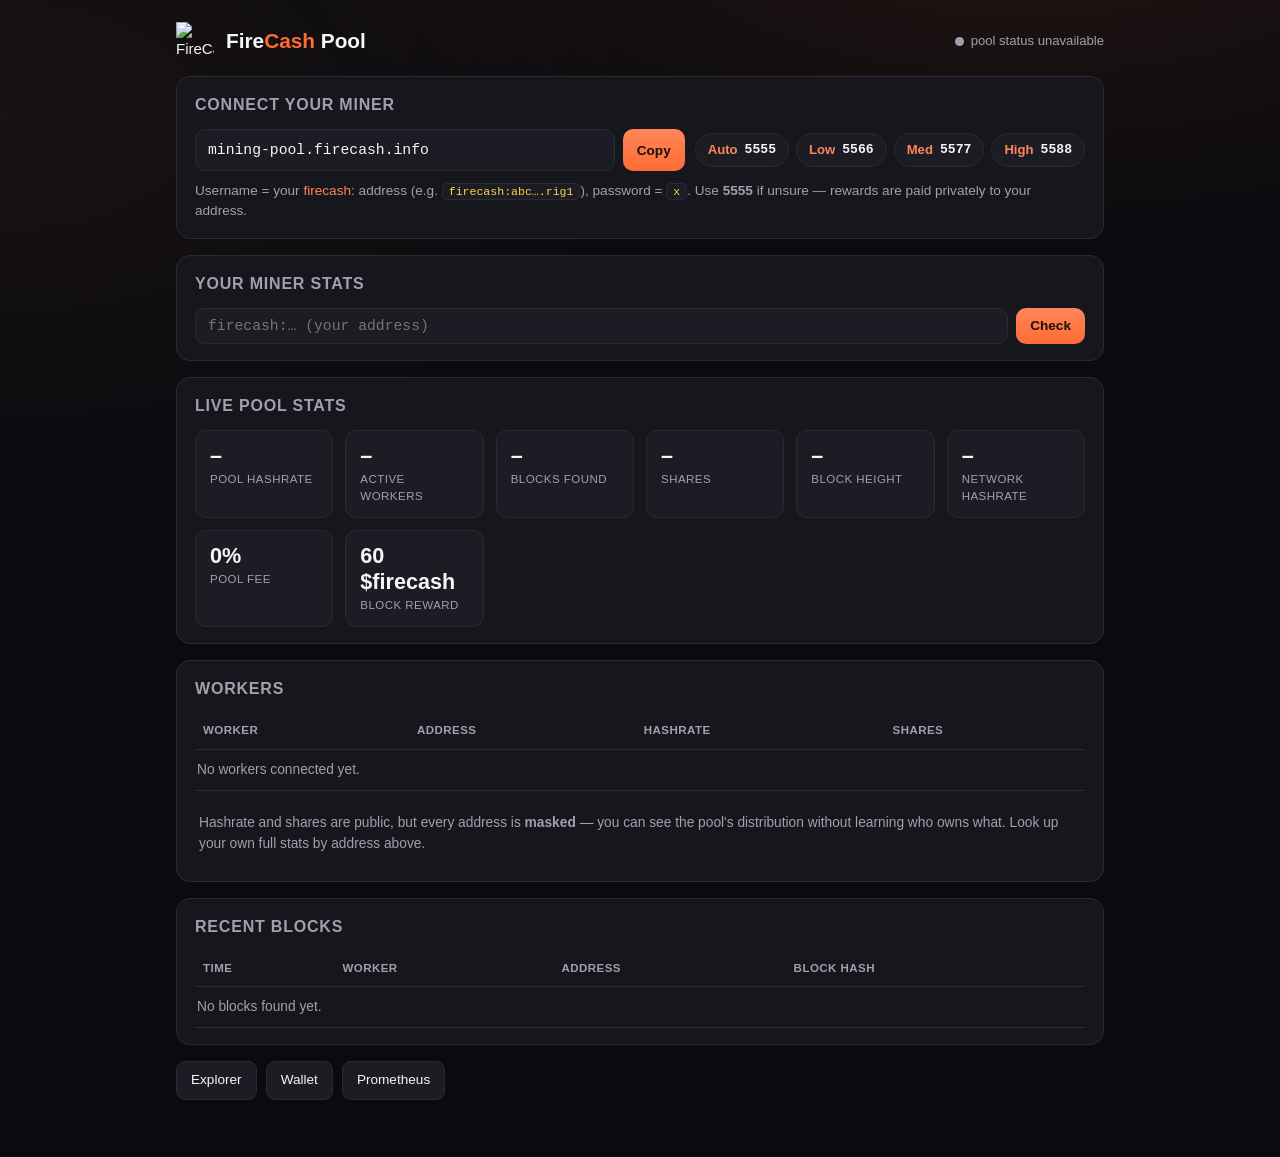
==== landing/index.html @ 1156e6ac "pool landing+redactor: mask addresses only, keep per-worker hashrate/shares Public feed shows every " ====
<!doctype html>
<html lang="en">
<head>
<meta charset="utf-8" />
<meta name="viewport" content="width=device-width, initial-scale=1" />
<title>FireCash Mining Pool</title>
<style>
  :root{
    --bg:#0b0b0f; --card:#16161d; --card2:#1c1c25; --border:#2a2a35;
    --ink:#f6f6f8; --muted:#a0a0b0; --ember:#ff6b35; --ember2:#ff8659; --gold:#ffd24a; --ok:#22c55e;
  }
  *{box-sizing:border-box}
  body{
    margin:0;background:var(--bg);color:var(--ink);
    font:15px/1.5 -apple-system,BlinkMacSystemFont,"Segoe UI",Roboto,Helvetica,Arial,sans-serif;
    background-image:radial-gradient(60vw 40vh at 80% -10%,rgba(255,107,53,.10),transparent),
                     radial-gradient(50vw 40vh at 0% 10%,rgba(255,134,89,.06),transparent);
    min-height:100vh;
  }
  .wrap{max-width:960px;margin:0 auto;padding:22px 16px 56px}
  header{display:flex;align-items:center;gap:12px;margin-bottom:16px}
  header img{width:38px;height:38px}
  header h1{font-size:1.3rem;margin:0;font-weight:700}
  header h1 span{color:var(--ember)}
  .status{margin-left:auto;font-size:.82rem;color:var(--muted);display:flex;align-items:center;gap:7px}
  .dot{width:9px;height:9px;border-radius:50%;background:var(--muted)}
  .dot.on{background:var(--ok);box-shadow:0 0 8px var(--ok)}
  .card{background:var(--card);border:1px solid var(--border);border-radius:14px;padding:16px 18px;margin-bottom:16px}
  .card h2{margin:0 0 12px;font-size:1rem;font-weight:600;color:var(--muted);text-transform:uppercase;letter-spacing:.05em}

  /* Compact connect strip */
  .connect{display:flex;flex-wrap:wrap;align-items:center;gap:10px}
  .srv{flex:1 1 320px;display:flex;gap:8px;align-items:stretch;min-width:0}
  .srv .field{flex:1;background:var(--card2);border:1px solid var(--border);border-radius:10px;
    padding:9px 12px;font-family:ui-monospace,SFMono-Regular,Menlo,monospace;font-size:.92rem;
    display:flex;align-items:center;overflow:auto;white-space:nowrap}
  button.copy{border:0;border-radius:10px;padding:0 14px;font-weight:600;font-size:.85rem;cursor:pointer;
    background:linear-gradient(180deg,var(--ember2),var(--ember));color:#1a1206;white-space:nowrap}
  button.copy:hover{filter:brightness(1.08)}
  .ports{display:flex;gap:7px;flex-wrap:wrap}
  .port{background:var(--card2);border:1px solid var(--border);border-radius:999px;padding:6px 12px;
    font-size:.82rem;cursor:pointer;display:flex;gap:7px;align-items:center;color:var(--ink)}
  .port:hover{border-color:var(--ember)}
  .port b{font-family:ui-monospace,monospace}
  .port .t{color:var(--ember2);font-weight:600}
  .hint{color:var(--muted);font-size:.85rem;margin-top:10px}
  .hint code{background:var(--card2);border:1px solid var(--border);border-radius:5px;padding:1px 6px;
    font-family:ui-monospace,monospace;font-size:.85em;color:var(--gold)}
  .hint a{color:var(--ember2);text-decoration:none}

  /* Stats grid */
  .grid{display:grid;grid-template-columns:repeat(auto-fit,minmax(120px,1fr));gap:12px}
  .stat{background:var(--card2);border:1px solid var(--border);border-radius:11px;padding:12px 14px}
  .stat .v{font-size:1.35rem;font-weight:700;line-height:1.2}
  .stat .l{color:var(--muted);font-size:.72rem;text-transform:uppercase;letter-spacing:.04em;margin-top:2px}

  table{width:100%;border-collapse:collapse}
  th,td{text-align:left;padding:9px 8px;border-bottom:1px solid var(--border);font-size:.86rem}
  th{color:var(--muted);font-weight:600;font-size:.72rem;text-transform:uppercase;letter-spacing:.04em}
  td.mono{font-family:ui-monospace,monospace;font-size:.8rem}
  .empty{color:var(--muted);font-size:.86rem;padding:10px 2px}
  .links{display:flex;gap:9px;flex-wrap:wrap;margin-top:4px}
  .links a{color:var(--ink);text-decoration:none;background:var(--card2);border:1px solid var(--border);
    border-radius:9px;padding:8px 14px;font-size:.85rem}
  .links a:hover{border-color:var(--ember)}
  .toast{position:fixed;left:50%;bottom:24px;transform:translateX(-50%) translateY(20px);opacity:0;
    background:var(--ember);color:#1a1206;font-weight:600;padding:9px 16px;border-radius:9px;transition:.25s;pointer-events:none}
  .toast.show{opacity:1;transform:translateX(-50%) translateY(0)}
</style>
</head>
<body>
<div class="wrap">
  <header>
    <img src="/assets/flame.svg" alt="FireCash" />
    <h1>Fire<span>Cash</span> Pool</h1>
    <div class="status"><span id="dot" class="dot"></span><span id="statusText">connecting…</span></div>
  </header>

  <!-- COMPACT CONNECT -->
  <div class="card">
    <h2>Connect your miner</h2>
    <div class="connect">
      <div class="srv">
        <div class="field" id="srvField">mining-pool.firecash.info</div>
        <button class="copy" data-copy="mining-pool.firecash.info">Copy</button>
      </div>
      <div class="ports">
        <div class="port" data-copy="stratum+tcp://mining-pool.firecash.info:5555"><span class="t">Auto</span><b>5555</b></div>
        <div class="port" data-copy="stratum+tcp://mining-pool.firecash.info:5566"><span class="t">Low</span><b>5566</b></div>
        <div class="port" data-copy="stratum+tcp://mining-pool.firecash.info:5577"><span class="t">Med</span><b>5577</b></div>
        <div class="port" data-copy="stratum+tcp://mining-pool.firecash.info:5588"><span class="t">High</span><b>5588</b></div>
      </div>
    </div>
    <div class="hint">
      Username = your <a href="https://wallet.firecash.info">firecash:</a> address (e.g. <code>firecash:abc….rig1</code>), password = <code>x</code>. Use <b>5555</b> if unsure — rewards are paid privately to your address.
    </div>
  </div>

  <!-- MINER LOOKUP -->
  <div class="card">
    <h2>Your miner stats</h2>
    <div class="connect">
      <div class="srv">
        <input class="field" id="lookupAddr" placeholder="firecash:… (your address)"
          style="border:1px solid var(--border);outline:none;color:var(--ink)" />
        <button class="copy" id="lookupBtn">Check</button>
      </div>
    </div>
    <div id="minerResult" style="margin-top:14px;display:none">
      <div class="grid">
        <div class="stat"><div class="v" id="mHash">–</div><div class="l">Your hashrate</div></div>
        <div class="stat"><div class="v" id="mShares">–</div><div class="l">Shares</div></div>
        <div class="stat"><div class="v" id="mFound">–</div><div class="l">Blocks found</div></div>
        <div class="stat"><div class="v" id="mPaid">–</div><div class="l">Paid (confirmed)</div></div>
        <div class="stat"><div class="v" id="mPending">–</div><div class="l">Waiting to be paid</div></div>
      </div>
      <table style="margin-top:12px"><thead><tr><th>Worker</th><th>Hashrate</th><th>Shares</th></tr></thead>
        <tbody id="mWorkers"></tbody></table>
      <div class="hint" style="margin-top:12px">
        Each block pays <b>60 $firecash</b> straight to your shielded address. <b>Confirmed</b> = final; <b>waiting</b> = still maturing (~10 min). The pool can't see your shielded balance — check it in your <a href="https://wallet.firecash.info">wallet</a>.
      </div>
    </div>
    <div id="minerEmpty" class="hint" style="margin-top:12px;display:none">No miner found for that address yet — check it's correct and that your rig is connected.</div>
  </div>

  <!-- LIVE STATS / FEATURES -->
  <div class="card">
    <h2>Live pool stats</h2>
    <div class="grid">
      <div class="stat"><div class="v" id="stHash">–</div><div class="l">Pool hashrate</div></div>
      <div class="stat"><div class="v" id="stWorkers">–</div><div class="l">Active workers</div></div>
      <div class="stat"><div class="v" id="stBlocks">–</div><div class="l">Blocks found</div></div>
      <div class="stat"><div class="v" id="stShares">–</div><div class="l">Shares</div></div>
      <div class="stat"><div class="v" id="stHeight">–</div><div class="l">Block height</div></div>
      <div class="stat"><div class="v" id="stNet">–</div><div class="l">Network hashrate</div></div>
      <div class="stat"><div class="v">0%</div><div class="l">Pool fee</div></div>
      <div class="stat"><div class="v">60 $firecash</div><div class="l">Block reward</div></div>
    </div>
  </div>

  <!-- WORKERS -->
  <div class="card">
    <h2>Workers</h2>
    <table><thead><tr><th>Worker</th><th>Address</th><th>Hashrate</th><th>Shares</th></tr></thead>
      <tbody id="workersBody"><tr><td colspan="4" class="empty">No workers connected yet.</td></tr></tbody>
    </table>
    <p class="empty" style="margin:12px 2px 0">Hashrate and shares are public, but every address is <b>masked</b> — you can see the pool's distribution without learning who owns what. Look up your own full stats by address above.</p>
  </div>

  <!-- BLOCKS -->
  <div class="card">
    <h2>Recent blocks</h2>
    <table><thead><tr><th>Time</th><th>Worker</th><th>Address</th><th>Block hash</th></tr></thead>
      <tbody id="blocksBody"><tr><td colspan="4" class="empty">No blocks found yet.</td></tr></tbody>
    </table>
  </div>

  <div class="links">
    <a href="https://explorer.firecash.info">Explorer</a>
    <a href="https://wallet.firecash.info">Wallet</a>
    <a href="/metrics" target="_blank">Prometheus</a>
  </div>
</div>

<div class="toast" id="toast">Copied</div>

<script>
  const $=id=>document.getElementById(id);
  const toast=$('toast');
  function showToast(m){ toast.textContent=m; toast.classList.add('show'); setTimeout(()=>toast.classList.remove('show'),1200); }
  function bindCopy(el){ el.addEventListener('click',async()=>{ try{ await navigator.clipboard.writeText(el.dataset.copy); showToast('Copied'); }catch{ showToast('Copy failed'); } }); }
  document.querySelectorAll('[data-copy]').forEach(bindCopy);

  function fmtHash(hs){ if(hs==null||isNaN(hs))return '—'; const u=['H/s','KH/s','MH/s','GH/s','TH/s','PH/s']; let i=0; hs=+hs; while(hs>=1000&&i<u.length-1){hs/=1000;i++;} return hs.toFixed(2)+' '+u[i]; }
  function shortAddr(a){ if(!a)return '—'; return a.length>22? a.slice(0,10)+'…'+a.slice(-6):a; }
  function shortHash(h){ if(!h)return '—'; return h.length>20? h.slice(0,12)+'…'+h.slice(-6):h; }
  function ago(ts){ if(!ts)return '—'; const s=Math.max(0,(Date.now()-(ts>1e12?ts:ts*1000))/1000);
    if(s<60)return Math.floor(s)+'s ago'; if(s<3600)return Math.floor(s/60)+'m ago'; return Math.floor(s/3600)+'h ago'; }

  async function refresh(){
    try{
      const s = await (await fetch('/api/stats',{cache:'no-store'})).json();
      $('dot').classList.add('on'); $('statusText').textContent='pool online';
      // Aggregate pool hashrate is provided pre-summed (H/s) by the redactor.
      $('stHash').textContent   = fmtHash(s.poolHashrate ?? 0);
      $('stWorkers').textContent= s.activeWorkers ?? 0;
      $('stBlocks').textContent = (s.blocksAccepted ?? s.totalBlocks ?? 0).toLocaleString();
      $('stShares').textContent = (s.totalShares??0).toLocaleString();
      $('stHeight').textContent = (s.networkBlockCount??0).toLocaleString();
      $('stNet').textContent    = fmtHash(s.networkHashrate);  // already H/s

      // Workers: hashrate + shares public, address already masked by the redactor.
      const wb=$('workersBody');
      const ws=(s.workers||[]).slice().sort((a,b)=>(b.hashrate||0)-(a.hashrate||0));
      if(ws.length){
        wb.innerHTML = ws.map(w=>`<tr>
          <td>${w.worker||'—'}</td>
          <td class="mono">${w.wallet||'—'}</td>
          <td>${fmtHash((w.hashrate||0)*1e9)}</td>
          <td>${(w.shares||0).toLocaleString()}</td></tr>`).join('');
      } else { wb.innerHTML='<tr><td colspan="4" class="empty">No workers connected yet.</td></tr>'; }

      const bb=$('blocksBody');
      if((s.blocks||[]).length){
        bb.innerHTML = s.blocks.slice(0,12).map(b=>`<tr>
          <td>${ago(b.timestamp)}</td>
          <td>${b.worker||'—'}</td>
          <td class="mono">${b.wallet||'—'}</td>
          <td class="mono">${shortHash(b.hash)}</td></tr>`).join('');
      } else { bb.innerHTML='<tr><td colspan="4" class="empty">No blocks found yet.</td></tr>'; }
    }catch{
      $('dot').classList.remove('on'); $('statusText').textContent='pool status unavailable';
    }
  }
  refresh(); setInterval(refresh,10000);

  // Per-address miner lookup
  let lastLookup = null;
  async function lookup(){
    const addr = $('lookupAddr').value.trim();
    if(!addr){ return; }
    lastLookup = addr;
    try{
      const m = await (await fetch('/api/miner?address='+encodeURIComponent(addr),{cache:'no-store'})).json();
      const res=$('minerResult'), emp=$('minerEmpty');
      if(!m.found){ res.style.display='none'; emp.style.display='block'; return; }
      emp.style.display='none'; res.style.display='block';
      $('mHash').textContent   = fmtHash((m.totalHashrate||0)*1e9);
      $('mShares').textContent = (m.totalShares||0).toLocaleString();
      $('mFound').textContent  = (m.blocksFound||0).toLocaleString();
      $('mPaid').textContent   = (m.paidFc||0).toLocaleString()+' $firecash';
      $('mPending').textContent= (m.pendingFc||0).toLocaleString()+' $firecash';
      $('mWorkers').innerHTML  = (m.workers||[]).map(w=>`<tr>
        <td>${w.worker||'—'}</td><td>${fmtHash((w.hashrate||0)*1e9)}</td>
        <td>${(w.shares||0).toLocaleString()}</td></tr>`).join('') || '<tr><td colspan="3" class="empty">No active workers.</td></tr>';
    }catch{ $('minerEmpty').style.display='block'; $('minerResult').style.display='none'; }
  }
  $('lookupBtn').addEventListener('click',lookup);
  $('lookupAddr').addEventListener('keydown',e=>{ if(e.key==='Enter') lookup(); });
  // Auto-refresh an open lookup alongside the pool stats.
  setInterval(()=>{ if(lastLookup && $('minerResult').style.display!=='none') lookup(); },10000);
</script>
</body>
</html>
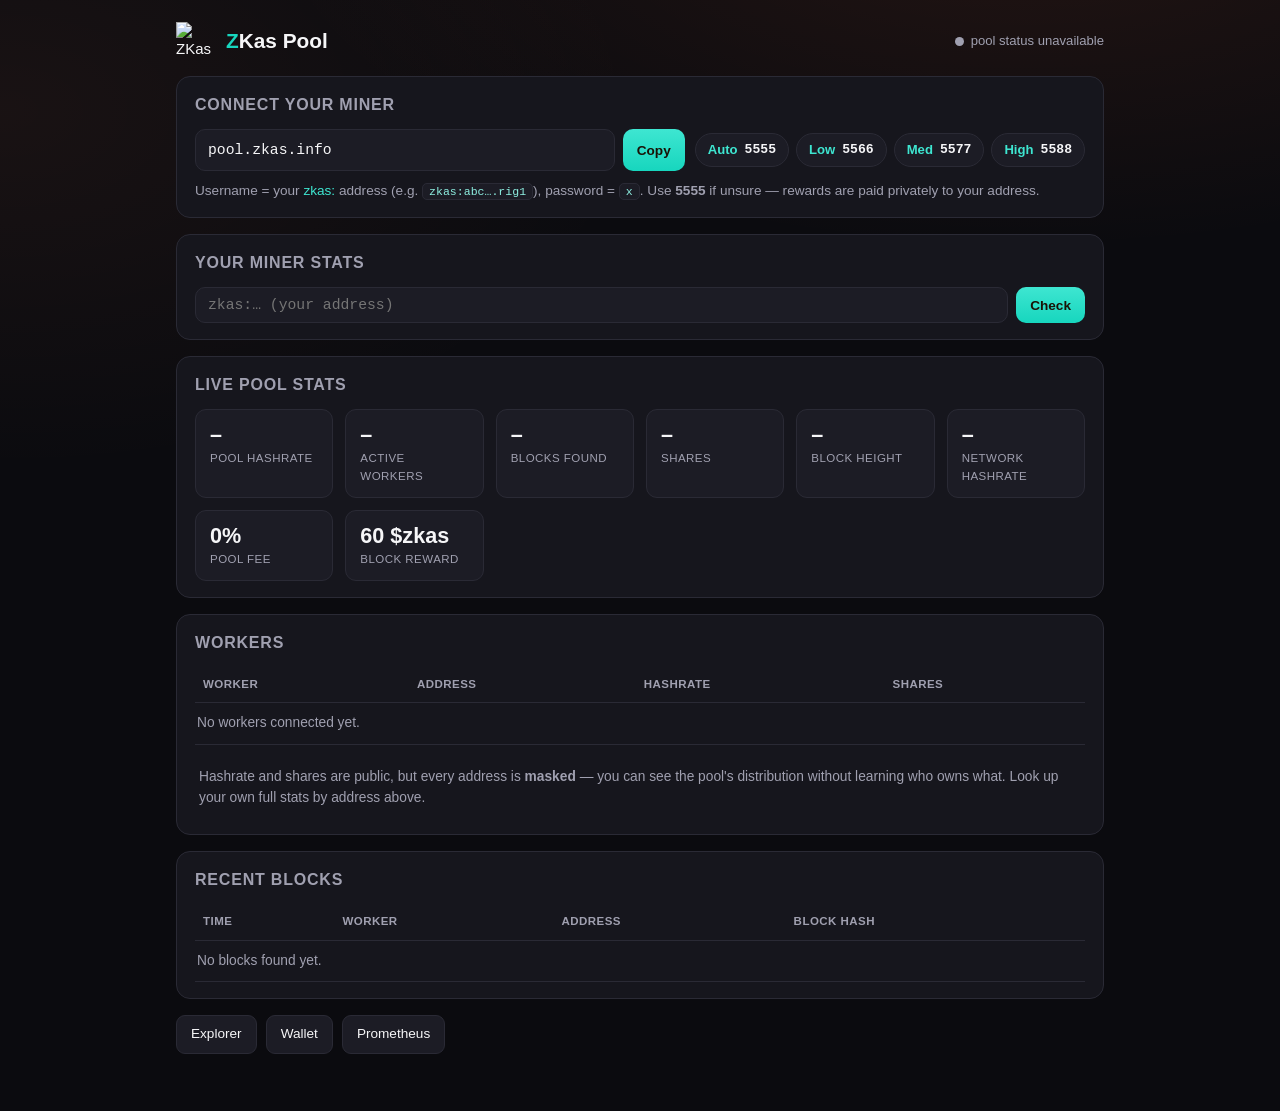
==== commit 85957548: "pool: ZKas rebrand + systemd watchdog + merged-mining" ====
--- a/landing/index.html
+++ b/landing/index.html
@@ -3,11 +3,11 @@
 <head>
 <meta charset="utf-8" />
 <meta name="viewport" content="width=device-width, initial-scale=1" />
-<title>FireCash Mining Pool</title>
+<title>ZKas Mining Pool</title>
 <style>
   :root{
     --bg:#0b0b0f; --card:#16161d; --card2:#1c1c25; --border:#2a2a35;
-    --ink:#f6f6f8; --muted:#a0a0b0; --ember:#ff6b35; --ember2:#ff8659; --gold:#ffd24a; --ok:#22c55e;
+    --ink:#f6f6f8; --muted:#a0a0b0; --ember:#17d6be; --ember2:#3ee6d1; --gold:#8ef0e2; --ok:#22c55e;
   }
   *{box-sizing:border-box}
   body{
@@ -71,8 +71,8 @@
 <body>
 <div class="wrap">
   <header>
-    <img src="/assets/flame.svg" alt="FireCash" />
-    <h1>Fire<span>Cash</span> Pool</h1>
+    <img src="/assets/zkas.png" alt="ZKas" />
+    <h1><span>Z</span>Kas Pool</h1>
     <div class="status"><span id="dot" class="dot"></span><span id="statusText">connecting…</span></div>
   </header>
 
@@ -81,18 +81,18 @@
     <h2>Connect your miner</h2>
     <div class="connect">
       <div class="srv">
-        <div class="field" id="srvField">mining-pool.firecash.info</div>
-        <button class="copy" data-copy="mining-pool.firecash.info">Copy</button>
+        <div class="field" id="srvField">pool.zkas.info</div>
+        <button class="copy" data-copy="pool.zkas.info">Copy</button>
       </div>
       <div class="ports">
-        <div class="port" data-copy="stratum+tcp://mining-pool.firecash.info:5555"><span class="t">Auto</span><b>5555</b></div>
-        <div class="port" data-copy="stratum+tcp://mining-pool.firecash.info:5566"><span class="t">Low</span><b>5566</b></div>
-        <div class="port" data-copy="stratum+tcp://mining-pool.firecash.info:5577"><span class="t">Med</span><b>5577</b></div>
-        <div class="port" data-copy="stratum+tcp://mining-pool.firecash.info:5588"><span class="t">High</span><b>5588</b></div>
+        <div class="port" data-copy="stratum+tcp://pool.zkas.info:5555"><span class="t">Auto</span><b>5555</b></div>
+        <div class="port" data-copy="stratum+tcp://pool.zkas.info:5566"><span class="t">Low</span><b>5566</b></div>
+        <div class="port" data-copy="stratum+tcp://pool.zkas.info:5577"><span class="t">Med</span><b>5577</b></div>
+        <div class="port" data-copy="stratum+tcp://pool.zkas.info:5588"><span class="t">High</span><b>5588</b></div>
       </div>
     </div>
     <div class="hint">
-      Username = your <a href="https://wallet.firecash.info">firecash:</a> address (e.g. <code>firecash:abc….rig1</code>), password = <code>x</code>. Use <b>5555</b> if unsure — rewards are paid privately to your address.
+      Username = your <a href="https://wallet.zkas.info">zkas:</a> address (e.g. <code>zkas:abc….rig1</code>), password = <code>x</code>. Use <b>5555</b> if unsure — rewards are paid privately to your address.
     </div>
   </div>
 
@@ -101,7 +101,7 @@
     <h2>Your miner stats</h2>
     <div class="connect">
       <div class="srv">
-        <input class="field" id="lookupAddr" placeholder="firecash:… (your address)"
+        <input class="field" id="lookupAddr" placeholder="zkas:… (your address)"
           style="border:1px solid var(--border);outline:none;color:var(--ink)" />
         <button class="copy" id="lookupBtn">Check</button>
       </div>
@@ -117,7 +117,7 @@
       <table style="margin-top:12px"><thead><tr><th>Worker</th><th>Hashrate</th><th>Shares</th></tr></thead>
         <tbody id="mWorkers"></tbody></table>
       <div class="hint" style="margin-top:12px">
-        Each block pays <b>60 $firecash</b> straight to your shielded address. <b>Confirmed</b> = final; <b>waiting</b> = still maturing (~10 min). The pool can't see your shielded balance — check it in your <a href="https://wallet.firecash.info">wallet</a>.
+        Each block pays <b>60 $zkas</b> straight to your shielded address. <b>Confirmed</b> = final; <b>waiting</b> = still maturing (~10 min). The pool can't see your shielded balance — check it in your <a href="https://wallet.zkas.info">wallet</a>.
       </div>
     </div>
     <div id="minerEmpty" class="hint" style="margin-top:12px;display:none">No miner found for that address yet — check it's correct and that your rig is connected.</div>
@@ -134,7 +134,7 @@
       <div class="stat"><div class="v" id="stHeight">–</div><div class="l">Block height</div></div>
       <div class="stat"><div class="v" id="stNet">–</div><div class="l">Network hashrate</div></div>
       <div class="stat"><div class="v">0%</div><div class="l">Pool fee</div></div>
-      <div class="stat"><div class="v">60 $firecash</div><div class="l">Block reward</div></div>
+      <div class="stat"><div class="v">60 $zkas</div><div class="l">Block reward</div></div>
     </div>
   </div>
 
@@ -156,8 +156,8 @@
   </div>
 
   <div class="links">
-    <a href="https://explorer.firecash.info">Explorer</a>
-    <a href="https://wallet.firecash.info">Wallet</a>
+    <a href="https://explorer.zkas.info">Explorer</a>
+    <a href="https://wallet.zkas.info">Wallet</a>
     <a href="/metrics" target="_blank">Prometheus</a>
   </div>
 </div>
@@ -228,8 +228,8 @@
       $('mHash').textContent   = fmtHash((m.totalHashrate||0)*1e9);
       $('mShares').textContent = (m.totalShares||0).toLocaleString();
       $('mFound').textContent  = (m.blocksFound||0).toLocaleString();
-      $('mPaid').textContent   = (m.paidFc||0).toLocaleString()+' $firecash';
-      $('mPending').textContent= (m.pendingFc||0).toLocaleString()+' $firecash';
+      $('mPaid').textContent   = (m.paidFc||0).toLocaleString()+' $zkas';
+      $('mPending').textContent= (m.pendingFc||0).toLocaleString()+' $zkas';
       $('mWorkers').innerHTML  = (m.workers||[]).map(w=>`<tr>
         <td>${w.worker||'—'}</td><td>${fmtHash((w.hashrate||0)*1e9)}</td>
         <td>${(w.shares||0).toLocaleString()}</td></tr>`).join('') || '<tr><td colspan="3" class="empty">No active workers.</td></tr>';
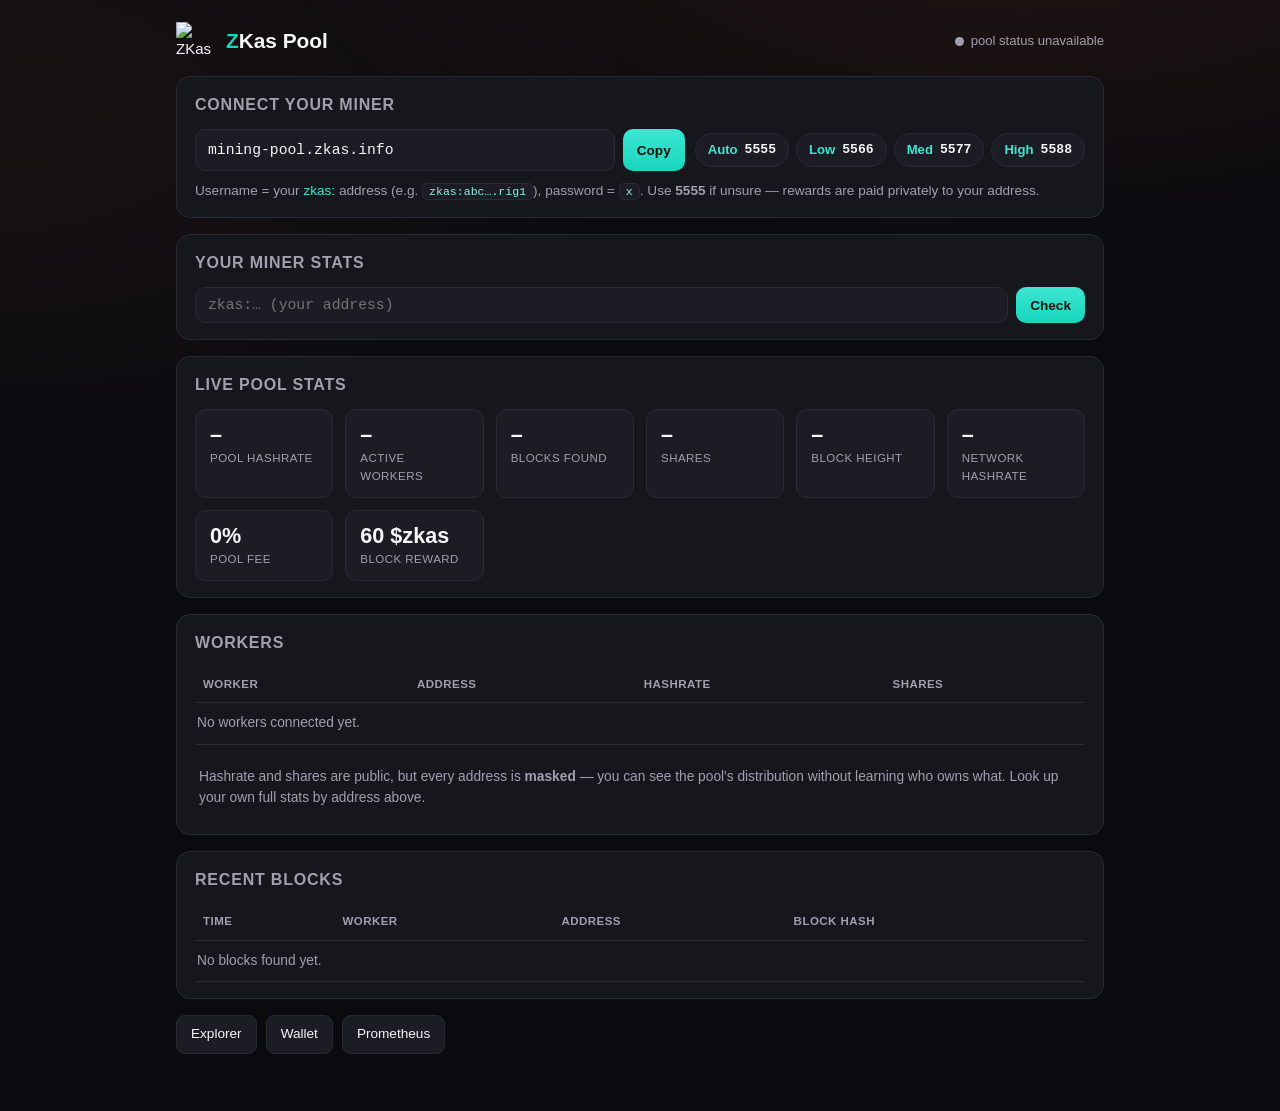
==== commit 9d88ce3d: "pool: shielded (Orchard) coinbase reward scanner for ZKas treasury; zkas HRP canonical - accountant:" ====
--- a/landing/index.html
+++ b/landing/index.html
@@ -81,14 +81,14 @@
     <h2>Connect your miner</h2>
     <div class="connect">
       <div class="srv">
-        <div class="field" id="srvField">pool.zkas.info</div>
-        <button class="copy" data-copy="pool.zkas.info">Copy</button>
+        <div class="field" id="srvField">mining-pool.zkas.info</div>
+        <button class="copy" data-copy="mining-pool.zkas.info">Copy</button>
       </div>
       <div class="ports">
-        <div class="port" data-copy="stratum+tcp://pool.zkas.info:5555"><span class="t">Auto</span><b>5555</b></div>
-        <div class="port" data-copy="stratum+tcp://pool.zkas.info:5566"><span class="t">Low</span><b>5566</b></div>
-        <div class="port" data-copy="stratum+tcp://pool.zkas.info:5577"><span class="t">Med</span><b>5577</b></div>
-        <div class="port" data-copy="stratum+tcp://pool.zkas.info:5588"><span class="t">High</span><b>5588</b></div>
+        <div class="port" data-copy="stratum+tcp://mining-pool.zkas.info:5555"><span class="t">Auto</span><b>5555</b></div>
+        <div class="port" data-copy="stratum+tcp://mining-pool.zkas.info:5566"><span class="t">Low</span><b>5566</b></div>
+        <div class="port" data-copy="stratum+tcp://mining-pool.zkas.info:5577"><span class="t">Med</span><b>5577</b></div>
+        <div class="port" data-copy="stratum+tcp://mining-pool.zkas.info:5588"><span class="t">High</span><b>5588</b></div>
       </div>
     </div>
     <div class="hint">
@@ -116,6 +116,9 @@
       </div>
       <table style="margin-top:12px"><thead><tr><th>Worker</th><th>Hashrate</th><th>Shares</th></tr></thead>
         <tbody id="mWorkers"></tbody></table>
+      <h2 style="margin-top:16px">Payout history</h2>
+      <table style="margin-top:8px"><thead><tr><th>When</th><th>Worker</th><th>Amount</th><th>Block</th></tr></thead>
+        <tbody id="mPayouts"></tbody></table>
       <div class="hint" style="margin-top:12px">
         Each block pays <b>60 $zkas</b> straight to your shielded address. <b>Confirmed</b> = final; <b>waiting</b> = still maturing (~10 min). The pool can't see your shielded balance — check it in your <a href="https://wallet.zkas.info">wallet</a>.
       </div>
@@ -233,6 +236,12 @@
       $('mWorkers').innerHTML  = (m.workers||[]).map(w=>`<tr>
         <td>${w.worker||'—'}</td><td>${fmtHash((w.hashrate||0)*1e9)}</td>
         <td>${(w.shares||0).toLocaleString()}</td></tr>`).join('') || '<tr><td colspan="3" class="empty">No active workers.</td></tr>';
+      $('mPayouts').innerHTML  = (m.payouts||[]).map(p=>`<tr>
+        <td>${new Date((p.ts||0)*1000).toLocaleString()}</td>
+        <td>${p.worker||'—'}</td>
+        <td>${(p.amountFc||60).toLocaleString()} $zkas</td>
+        <td class="mono" style="font-size:.85em">${(p.hash||'').slice(0,10)}…${(p.hash||'').slice(-6)}</td></tr>`).join('')
+        || '<tr><td colspan="4" class="empty">No payouts recorded yet — history starts collecting from now (each confirmed block = 60 $zkas paid directly to your address).</td></tr>';
     }catch{ $('minerEmpty').style.display='block'; $('minerResult').style.display='none'; }
   }
   $('lookupBtn').addEventListener('click',lookup);
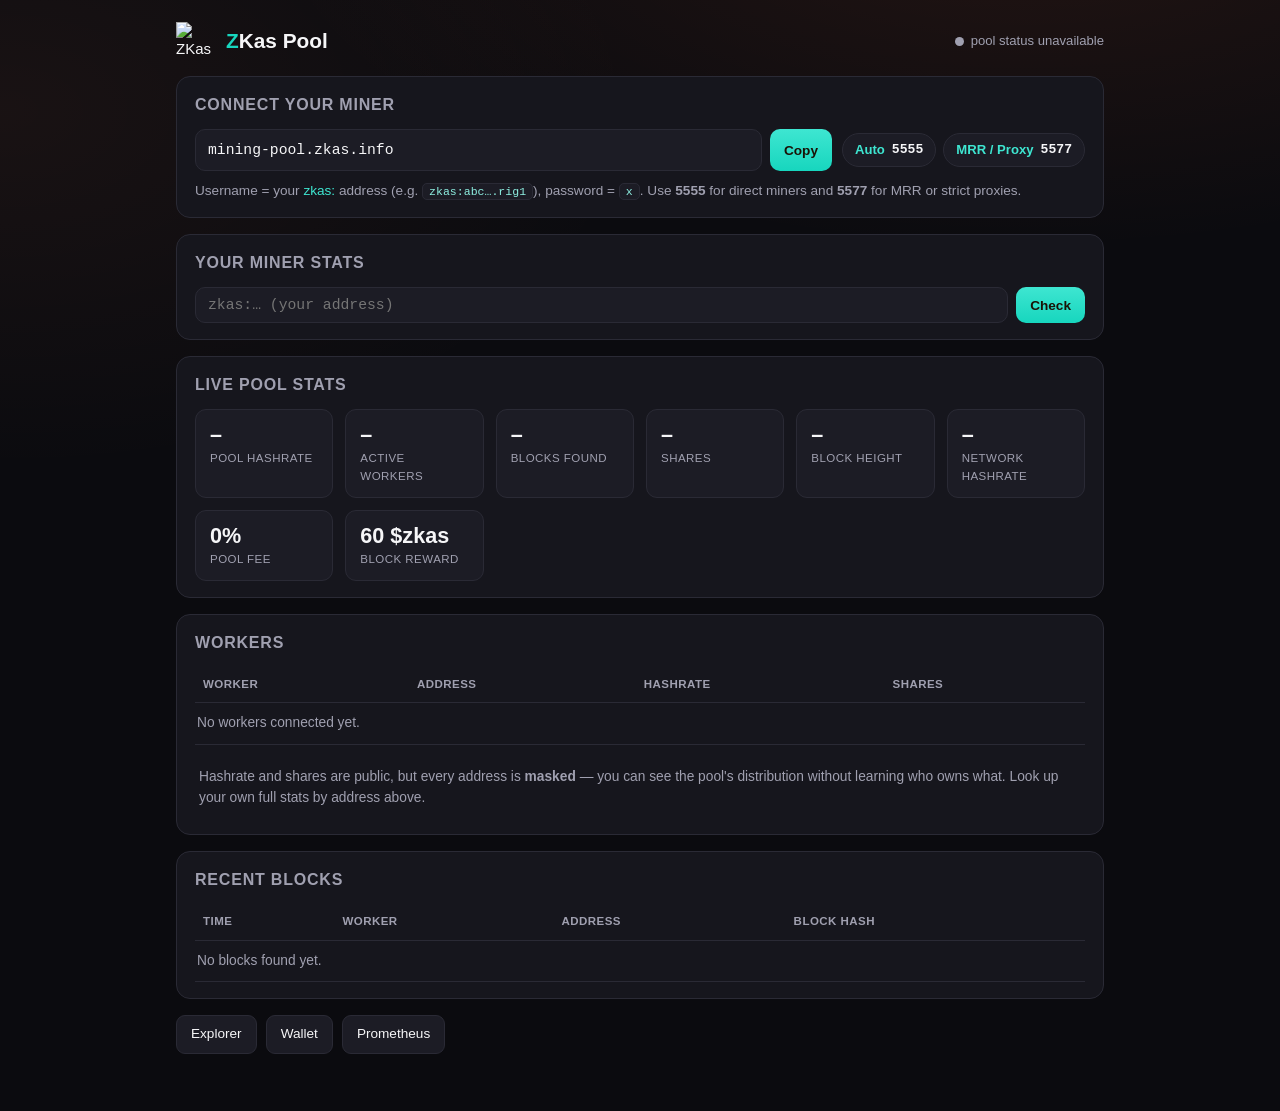
==== commit c6e7acbf: "fix: add MRR-compatible Kaspa stratum mode" ====
--- a/landing/index.html
+++ b/landing/index.html
@@ -86,13 +86,11 @@
       </div>
       <div class="ports">
         <div class="port" data-copy="stratum+tcp://mining-pool.zkas.info:5555"><span class="t">Auto</span><b>5555</b></div>
-        <div class="port" data-copy="stratum+tcp://mining-pool.zkas.info:5566"><span class="t">Low</span><b>5566</b></div>
-        <div class="port" data-copy="stratum+tcp://mining-pool.zkas.info:5577"><span class="t">Med</span><b>5577</b></div>
-        <div class="port" data-copy="stratum+tcp://mining-pool.zkas.info:5588"><span class="t">High</span><b>5588</b></div>
+        <div class="port" data-copy="stratum+tcp://mining-pool.zkas.info:5577"><span class="t">MRR / Proxy</span><b>5577</b></div>
       </div>
     </div>
     <div class="hint">
-      Username = your <a href="https://wallet.zkas.info">zkas:</a> address (e.g. <code>zkas:abc….rig1</code>), password = <code>x</code>. Use <b>5555</b> if unsure — rewards are paid privately to your address.
+      Username = your <a href="https://wallet.zkas.info">zkas:</a> address (e.g. <code>zkas:abc….rig1</code>), password = <code>x</code>. Use <b>5555</b> for direct miners and <b>5577</b> for MRR or strict proxies.
     </div>
   </div>
 
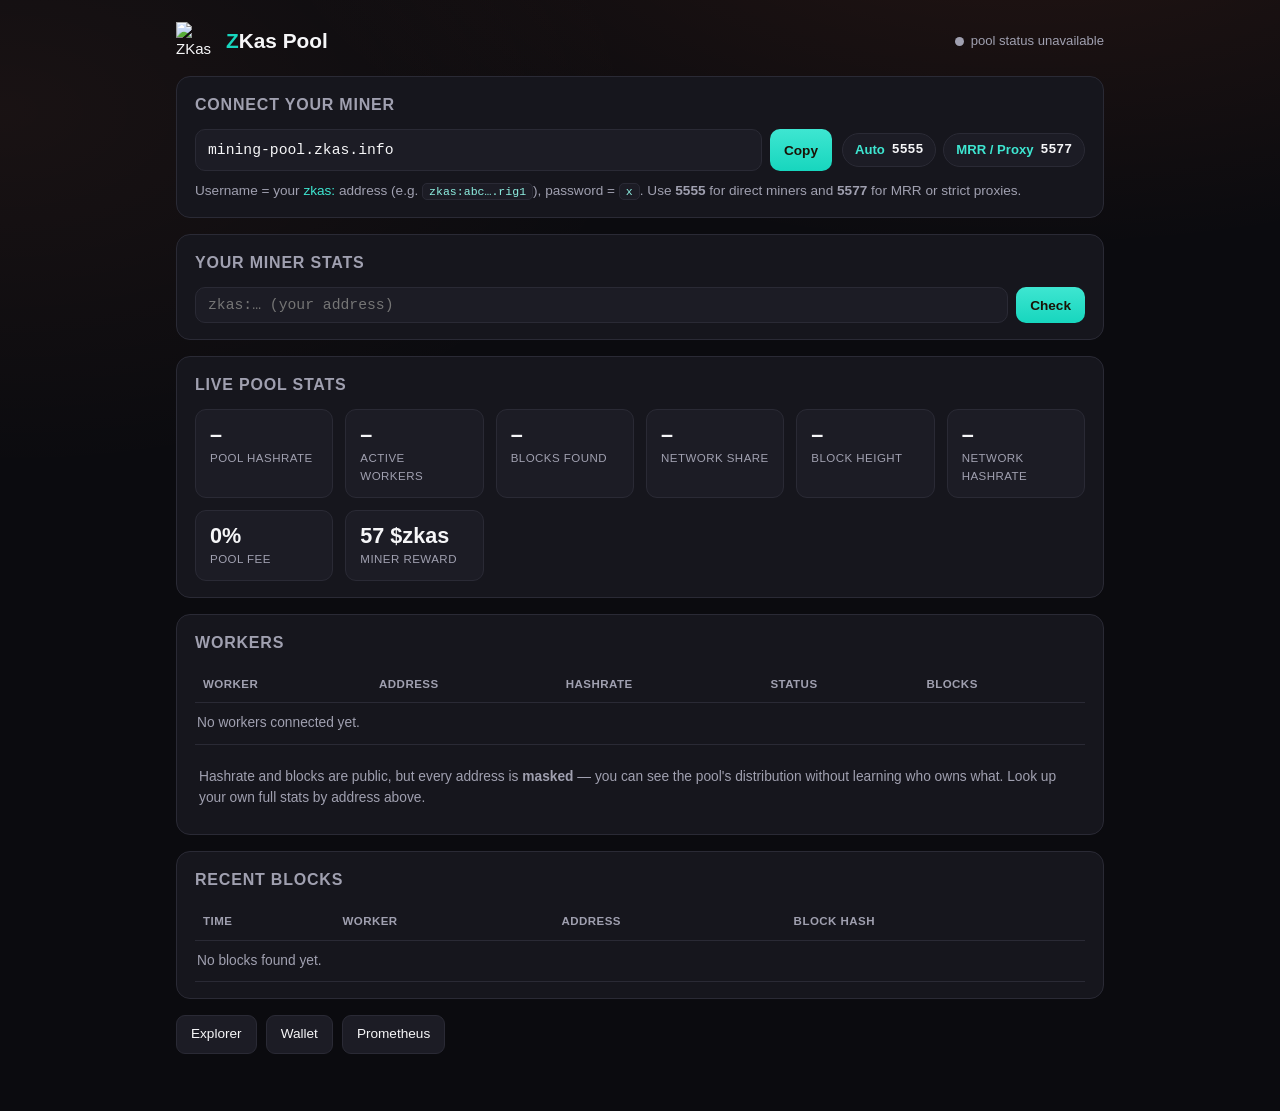
==== commit 1455216f: "dashboard: show blocks and worker status, import failover-pool workers Shares were never the thing a" ====
--- a/landing/index.html
+++ b/landing/index.html
@@ -107,18 +107,18 @@
     <div id="minerResult" style="margin-top:14px;display:none">
       <div class="grid">
         <div class="stat"><div class="v" id="mHash">–</div><div class="l">Your hashrate</div></div>
-        <div class="stat"><div class="v" id="mShares">–</div><div class="l">Shares</div></div>
+        <div class="stat"><div class="v" id="mShares">–</div><div class="l">Blocks</div></div>
         <div class="stat"><div class="v" id="mFound">–</div><div class="l">Blocks found</div></div>
         <div class="stat"><div class="v" id="mPaid">–</div><div class="l">Paid (confirmed)</div></div>
         <div class="stat"><div class="v" id="mPending">–</div><div class="l">Waiting to be paid</div></div>
       </div>
-      <table style="margin-top:12px"><thead><tr><th>Worker</th><th>Hashrate</th><th>Shares</th></tr></thead>
+      <table style="margin-top:12px"><thead><tr><th>Worker</th><th>Hashrate</th><th>Status</th><th>Blocks</th></tr></thead>
         <tbody id="mWorkers"></tbody></table>
       <h2 style="margin-top:16px">Payout history</h2>
       <table style="margin-top:8px"><thead><tr><th>When</th><th>Worker</th><th>Amount</th><th>Block</th></tr></thead>
         <tbody id="mPayouts"></tbody></table>
       <div class="hint" style="margin-top:12px">
-        Each block pays <b>60 $zkas</b> straight to your shielded address. <b>Confirmed</b> = final; <b>waiting</b> = still maturing (~10 min). The pool can't see your shielded balance — check it in your <a href="https://wallet.zkas.info">wallet</a>.
+        Each block pays the miner <b>57 $zkas</b> after the 5% development allocation, straight to your shielded address. <b>Confirmed</b> = final; <b>waiting</b> = still maturing (~10 min). The pool can't see your shielded balance — check it in your <a href="https://wallet.zkas.info">wallet</a>.
       </div>
     </div>
     <div id="minerEmpty" class="hint" style="margin-top:12px;display:none">No miner found for that address yet — check it's correct and that your rig is connected.</div>
@@ -131,21 +131,21 @@
       <div class="stat"><div class="v" id="stHash">–</div><div class="l">Pool hashrate</div></div>
       <div class="stat"><div class="v" id="stWorkers">–</div><div class="l">Active workers</div></div>
       <div class="stat"><div class="v" id="stBlocks">–</div><div class="l">Blocks found</div></div>
-      <div class="stat"><div class="v" id="stShares">–</div><div class="l">Shares</div></div>
+      <div class="stat"><div class="v" id="stShare">–</div><div class="l">Network share</div></div>
       <div class="stat"><div class="v" id="stHeight">–</div><div class="l">Block height</div></div>
       <div class="stat"><div class="v" id="stNet">–</div><div class="l">Network hashrate</div></div>
       <div class="stat"><div class="v">0%</div><div class="l">Pool fee</div></div>
-      <div class="stat"><div class="v">60 $zkas</div><div class="l">Block reward</div></div>
+      <div class="stat"><div class="v">57 $zkas</div><div class="l">Miner reward</div></div>
     </div>
   </div>
 
   <!-- WORKERS -->
   <div class="card">
     <h2>Workers</h2>
-    <table><thead><tr><th>Worker</th><th>Address</th><th>Hashrate</th><th>Shares</th></tr></thead>
-      <tbody id="workersBody"><tr><td colspan="4" class="empty">No workers connected yet.</td></tr></tbody>
+    <table><thead><tr><th>Worker</th><th>Address</th><th>Hashrate</th><th>Status</th><th>Blocks</th></tr></thead>
+      <tbody id="workersBody"><tr><td colspan="5" class="empty">No workers connected yet.</td></tr></tbody>
     </table>
-    <p class="empty" style="margin:12px 2px 0">Hashrate and shares are public, but every address is <b>masked</b> — you can see the pool's distribution without learning who owns what. Look up your own full stats by address above.</p>
+    <p class="empty" style="margin:12px 2px 0">Hashrate and blocks are public, but every address is <b>masked</b> — you can see the pool's distribution without learning who owns what. Look up your own full stats by address above.</p>
   </div>
 
   <!-- BLOCKS -->
@@ -178,19 +178,29 @@
   function ago(ts){ if(!ts)return '—'; const s=Math.max(0,(Date.now()-(ts>1e12?ts:ts*1000))/1000);
     if(s<60)return Math.floor(s)+'s ago'; if(s<3600)return Math.floor(s/60)+'m ago'; return Math.floor(s/3600)+'h ago'; }
 
+  let refreshTimer = null;
   async function refresh(){
+    const controller = new AbortController();
+    const timeout = setTimeout(()=>controller.abort(),4000);
     try{
-      const s = await (await fetch('/api/stats',{cache:'no-store'})).json();
+      const response = await fetch('/api/stats?t='+Date.now(),{
+        cache:'no-store',
+        signal:controller.signal,
+        headers:{'Cache-Control':'no-cache'}
+      });
+      if(!response.ok) throw new Error('stats '+response.status);
+      const s = await response.json();
       $('dot').classList.add('on'); $('statusText').textContent='pool online';
       // Aggregate pool hashrate is provided pre-summed (H/s) by the redactor.
       $('stHash').textContent   = fmtHash(s.poolHashrate ?? 0);
       $('stWorkers').textContent= s.activeWorkers ?? 0;
       $('stBlocks').textContent = (s.blocksAccepted ?? s.totalBlocks ?? 0).toLocaleString();
-      $('stShares').textContent = (s.totalShares??0).toLocaleString();
+      const networkShare = s.networkHashrate > 0 ? (100 * (s.poolHashrate ?? 0) / s.networkHashrate) : 0;
+      $('stShare').textContent  = Math.min(100,networkShare).toFixed(1)+'%';
       $('stHeight').textContent = (s.networkBlockCount??0).toLocaleString();
       $('stNet').textContent    = fmtHash(s.networkHashrate);  // already H/s
 
-      // Workers: hashrate + shares public, address already masked by the redactor.
+      // Workers: hashrate + blocks public, address already masked by the redactor.
       const wb=$('workersBody');
       const ws=(s.workers||[]).slice().sort((a,b)=>(b.hashrate||0)-(a.hashrate||0));
       if(ws.length){
@@ -198,8 +208,9 @@
           <td>${w.worker||'—'}</td>
           <td class="mono">${w.wallet||'—'}</td>
           <td>${fmtHash((w.hashrate||0)*1e9)}</td>
-          <td>${(w.shares||0).toLocaleString()}</td></tr>`).join('');
-      } else { wb.innerHTML='<tr><td colspan="4" class="empty">No workers connected yet.</td></tr>'; }
+          <td>${w.warmingUp ? ((w.source||'primary')==='primary' ? 'Connected · waiting for shares' : 'Redirected · waiting for shares') : ((w.source||'primary')!=='primary' ? 'Redirected · mining' : ((w.status||'online')==='online' ? 'Mining' : (w.status||'Offline')))}</td>
+          <td>${(w.blocks||0).toLocaleString()}</td></tr>`).join('');
+      } else { wb.innerHTML='<tr><td colspan="5" class="empty">No workers connected yet.</td></tr>'; }
 
       const bb=$('blocksBody');
       if((s.blocks||[]).length){
@@ -211,9 +222,15 @@
       } else { bb.innerHTML='<tr><td colspan="4" class="empty">No blocks found yet.</td></tr>'; }
     }catch{
       $('dot').classList.remove('on'); $('statusText').textContent='pool status unavailable';
+    }finally{
+      clearTimeout(timeout);
+      clearTimeout(refreshTimer);
+      refreshTimer=setTimeout(refresh,2000);
     }
   }
-  refresh(); setInterval(refresh,10000);
+  refresh();
+  document.addEventListener('visibilitychange',()=>{ if(!document.hidden) refresh(); });
+  window.addEventListener('focus',refresh);
 
   // Per-address miner lookup
   let lastLookup = null;
@@ -227,19 +244,20 @@
       if(!m.found){ res.style.display='none'; emp.style.display='block'; return; }
       emp.style.display='none'; res.style.display='block';
       $('mHash').textContent   = fmtHash((m.totalHashrate||0)*1e9);
-      $('mShares').textContent = (m.totalShares||0).toLocaleString();
+      $('mShares').textContent = (m.blocksFound||0).toLocaleString();
       $('mFound').textContent  = (m.blocksFound||0).toLocaleString();
       $('mPaid').textContent   = (m.paidFc||0).toLocaleString()+' $zkas';
       $('mPending').textContent= (m.pendingFc||0).toLocaleString()+' $zkas';
       $('mWorkers').innerHTML  = (m.workers||[]).map(w=>`<tr>
         <td>${w.worker||'—'}</td><td>${fmtHash((w.hashrate||0)*1e9)}</td>
-        <td>${(w.shares||0).toLocaleString()}</td></tr>`).join('') || '<tr><td colspan="3" class="empty">No active workers.</td></tr>';
+        <td>${w.warmingUp ? ((w.source||'primary')==='primary' ? 'Connected · waiting for shares' : 'Redirected · waiting for shares') : ((w.source||'primary')!=='primary' ? 'Redirected · mining' : ((w.status||'online')==='online' ? 'Mining' : (w.status||'Offline')))}</td>
+        <td>${(w.blocks||0).toLocaleString()}</td></tr>`).join('') || '<tr><td colspan="4" class="empty">No active workers.</td></tr>';
       $('mPayouts').innerHTML  = (m.payouts||[]).map(p=>`<tr>
         <td>${new Date((p.ts||0)*1000).toLocaleString()}</td>
         <td>${p.worker||'—'}</td>
         <td>${(p.amountFc||60).toLocaleString()} $zkas</td>
         <td class="mono" style="font-size:.85em">${(p.hash||'').slice(0,10)}…${(p.hash||'').slice(-6)}</td></tr>`).join('')
-        || '<tr><td colspan="4" class="empty">No payouts recorded yet — history starts collecting from now (each confirmed block = 60 $zkas paid directly to your address).</td></tr>';
+        || '<tr><td colspan="4" class="empty">No payouts recorded yet — history starts collecting from now (each confirmed block = 57 $zkas paid directly to your address after the 5% development allocation).</td></tr>';
     }catch{ $('minerEmpty').style.display='block'; $('minerResult').style.display='none'; }
   }
   $('lookupBtn').addEventListener('click',lookup);
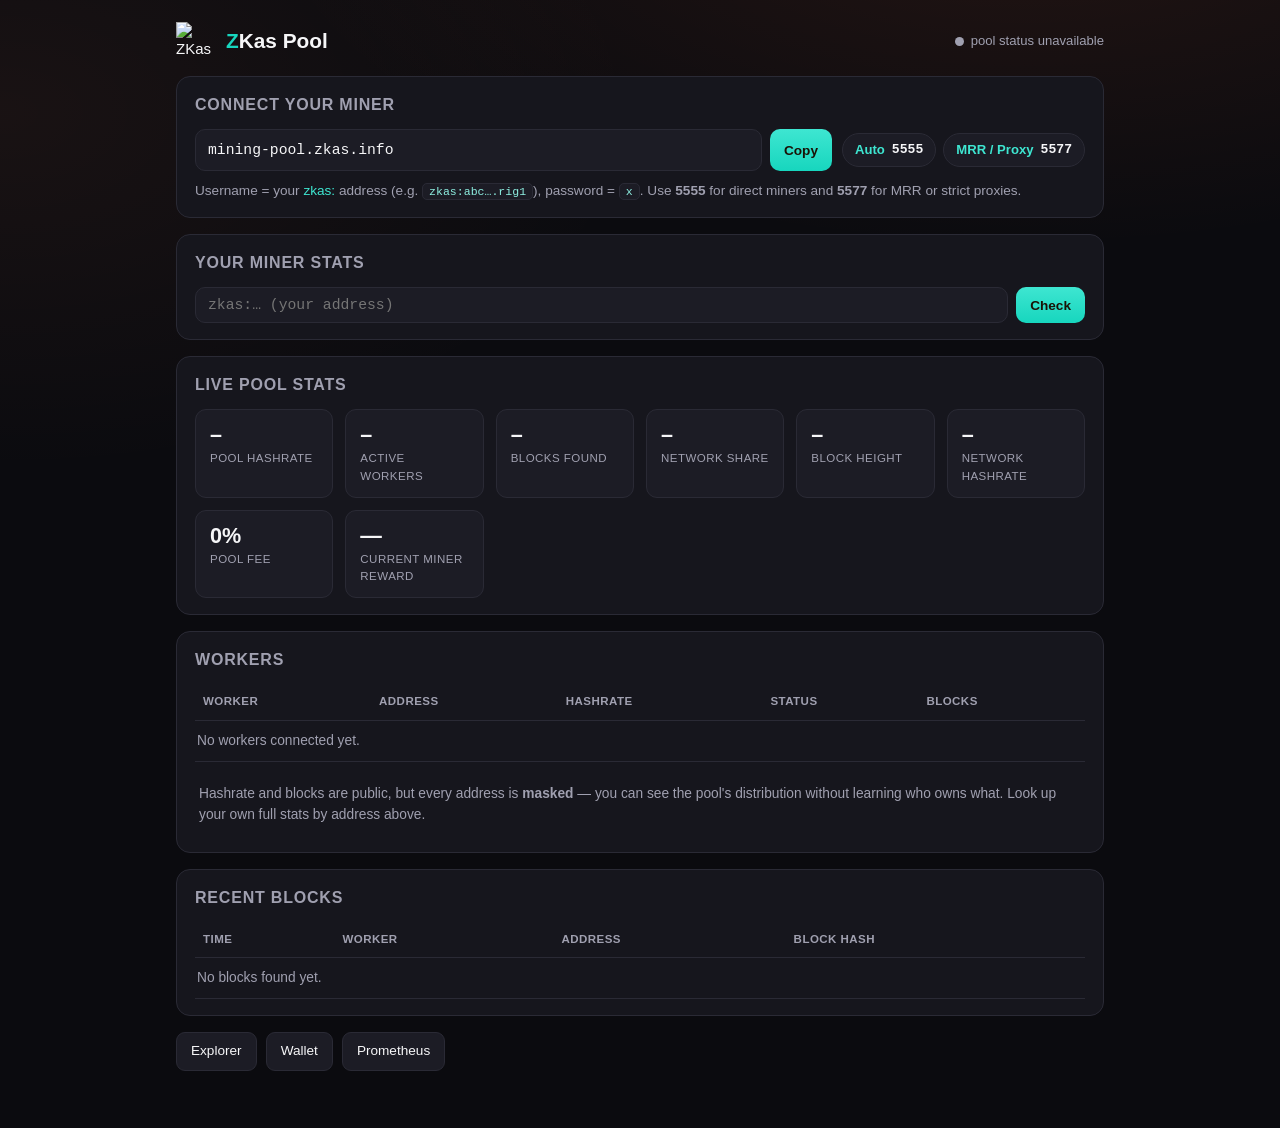
==== commit 56c22266: "Show live miner reward on pool UI" ====
--- a/landing/index.html
+++ b/landing/index.html
@@ -118,7 +118,7 @@
       <table style="margin-top:8px"><thead><tr><th>When</th><th>Worker</th><th>Amount</th><th>Block</th></tr></thead>
         <tbody id="mPayouts"></tbody></table>
       <div class="hint" style="margin-top:12px">
-        Each block pays the miner <b>57 $zkas</b> after the 5% development allocation, straight to your shielded address. <b>Confirmed</b> = final; <b>waiting</b> = still maturing (~10 min). The pool can't see your shielded balance — check it in your <a href="https://wallet.zkas.info">wallet</a>.
+        Each block pays the current miner share (95% of the live gross subsidy) straight to your shielded address. <b>Confirmed</b> = final; <b>waiting</b> = still maturing (~10 min). The pool can't see your shielded balance — check it in your <a href="https://wallet.zkas.info">wallet</a>.
       </div>
     </div>
     <div id="minerEmpty" class="hint" style="margin-top:12px;display:none">No miner found for that address yet — check it's correct and that your rig is connected.</div>
@@ -135,7 +135,7 @@
       <div class="stat"><div class="v" id="stHeight">–</div><div class="l">Block height</div></div>
       <div class="stat"><div class="v" id="stNet">–</div><div class="l">Network hashrate</div></div>
       <div class="stat"><div class="v">0%</div><div class="l">Pool fee</div></div>
-      <div class="stat"><div class="v">57 $zkas</div><div class="l">Miner reward</div></div>
+      <div class="stat"><div class="v" id="poolReward">–</div><div class="l">Current miner reward</div></div>
     </div>
   </div>
 
@@ -177,6 +177,16 @@
   function shortHash(h){ if(!h)return '—'; return h.length>20? h.slice(0,12)+'…'+h.slice(-6):h; }
   function ago(ts){ if(!ts)return '—'; const s=Math.max(0,(Date.now()-(ts>1e12?ts:ts*1000))/1000);
     if(s<60)return Math.floor(s)+'s ago'; if(s<3600)return Math.floor(s/60)+'m ago'; return Math.floor(s/3600)+'h ago'; }
+
+  async function refreshReward(){
+    try{
+      const response = await fetch('https://explorer.zkas.info/api/info/blockreward',{cache:'no-store'});
+      if(!response.ok) throw new Error('reward '+response.status);
+      const gross = Number((await response.json()).blockreward);
+      if(!Number.isFinite(gross)) throw new Error('invalid reward');
+      $('poolReward').textContent = (gross * .95).toLocaleString(undefined,{maximumFractionDigits:2})+' $zkas';
+    }catch{ $('poolReward').textContent='—'; }
+  }
 
   let refreshTimer = null;
   async function refresh(){
@@ -229,6 +239,8 @@
     }
   }
   refresh();
+  refreshReward();
+  setInterval(refreshReward,60000);
   document.addEventListener('visibilitychange',()=>{ if(!document.hidden) refresh(); });
   window.addEventListener('focus',refresh);
 
@@ -255,9 +267,9 @@
       $('mPayouts').innerHTML  = (m.payouts||[]).map(p=>`<tr>
         <td>${new Date((p.ts||0)*1000).toLocaleString()}</td>
         <td>${p.worker||'—'}</td>
-        <td>${(p.amountFc||60).toLocaleString()} $zkas</td>
+        <td>${p.amountFc == null ? '—' : Number(p.amountFc).toLocaleString()} $zkas</td>
         <td class="mono" style="font-size:.85em">${(p.hash||'').slice(0,10)}…${(p.hash||'').slice(-6)}</td></tr>`).join('')
-        || '<tr><td colspan="4" class="empty">No payouts recorded yet — history starts collecting from now (each confirmed block = 57 $zkas paid directly to your address after the 5% development allocation).</td></tr>';
+        || '<tr><td colspan="4" class="empty">No payouts recorded yet — history starts collecting from now. Each payout uses the live miner share.</td></tr>';
     }catch{ $('minerEmpty').style.display='block'; $('minerResult').style.display='none'; }
   }
   $('lookupBtn').addEventListener('click',lookup);
